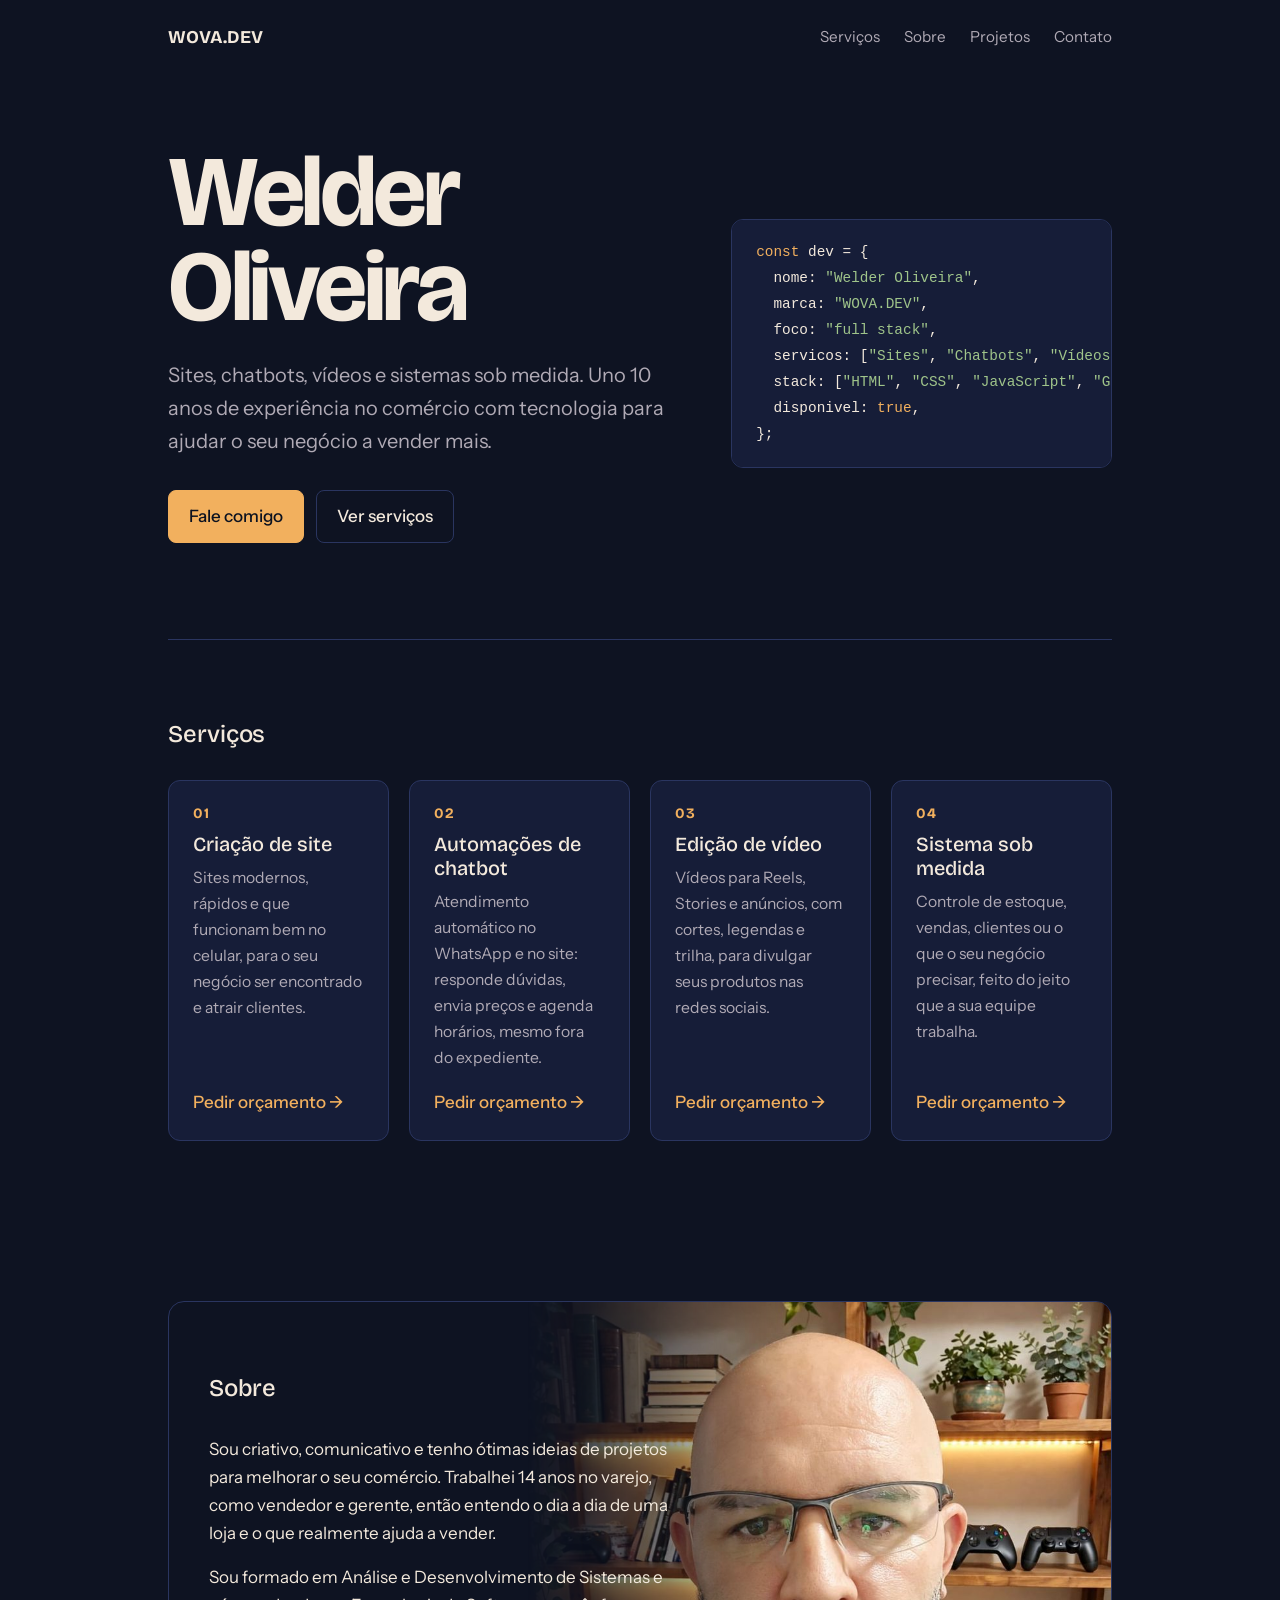
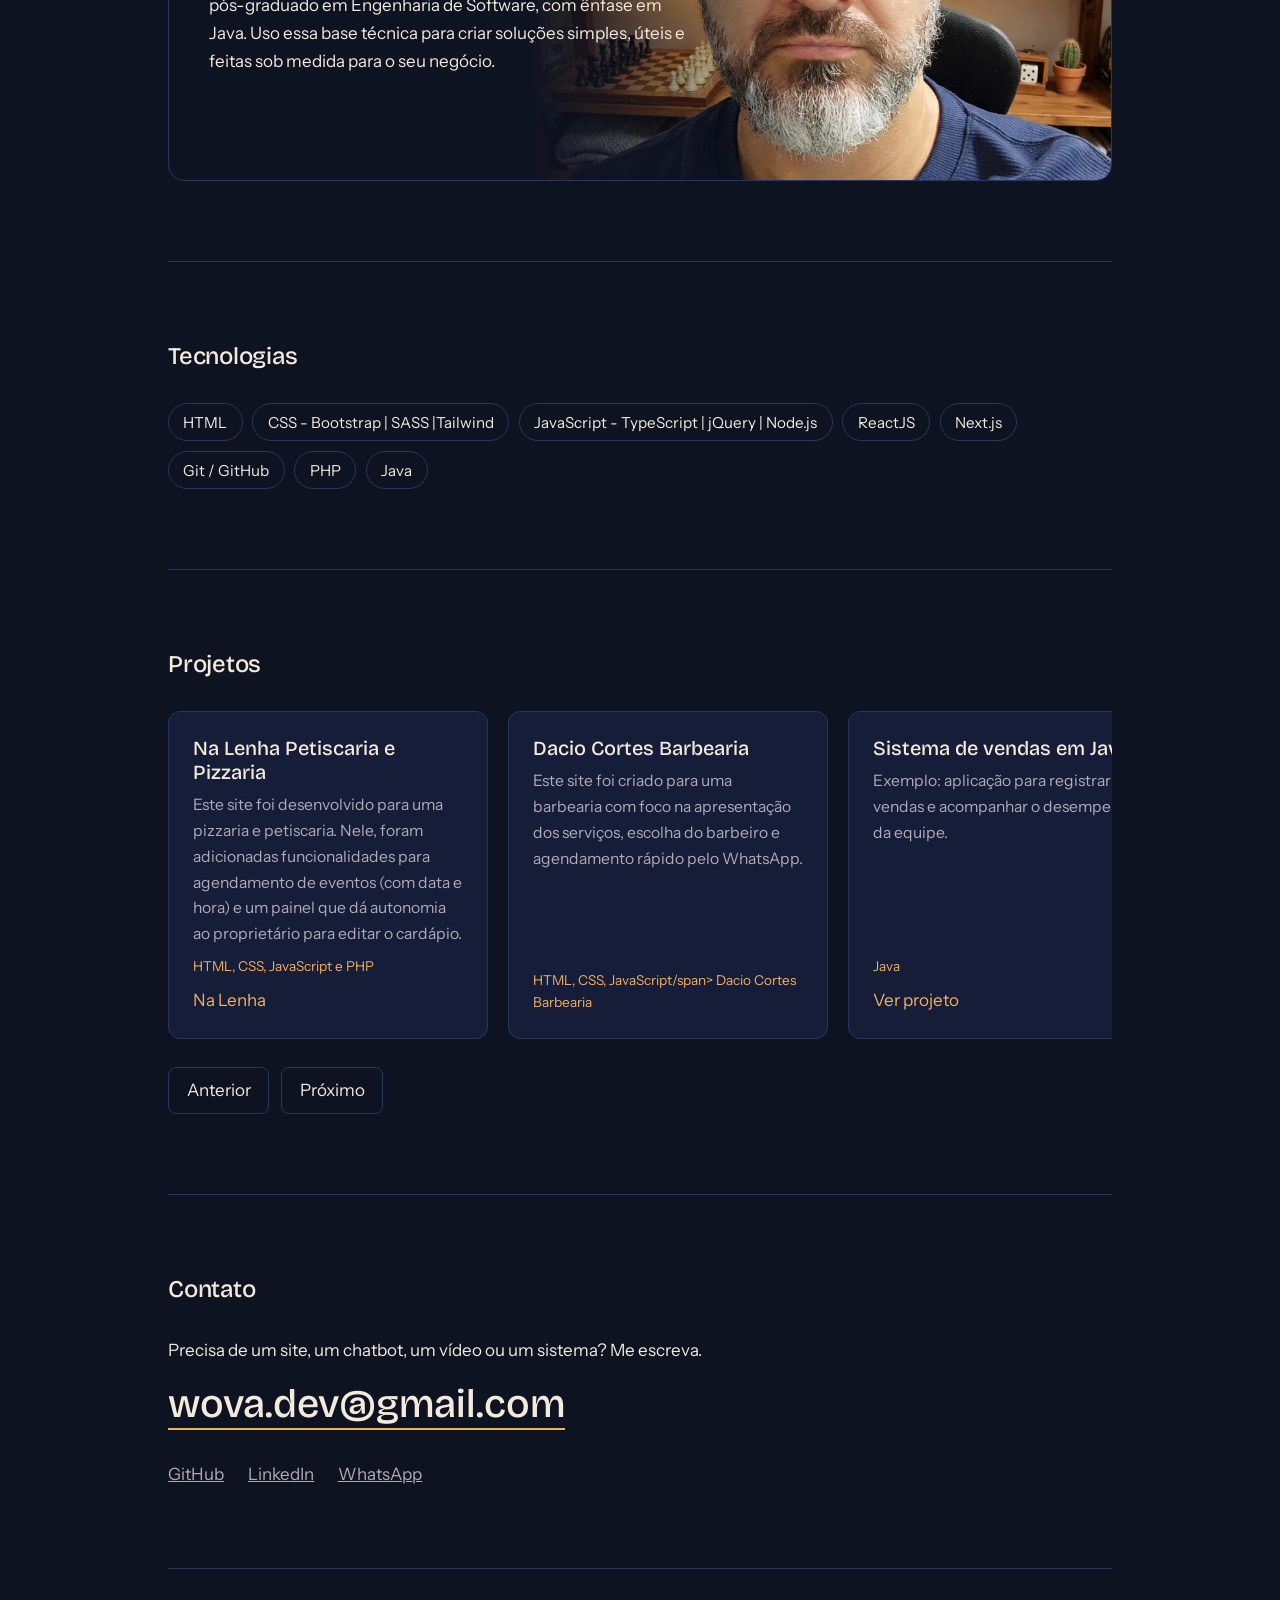
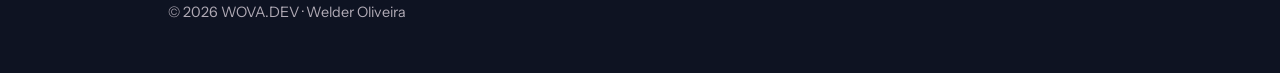
==== index.html @ 3242cad8 "Add projeto" ====
<!DOCTYPE html>
<html lang="pt-BR">
<head>
<meta charset="utf-8">
<meta name="viewport" content="width=device-width, initial-scale=1, viewport-fit=cover">
<!-- Título que aparece na aba do navegador e no Google -->
<title>WOVA.DEV | Welder Oliveira, desenvolvedor</title>

<!-- Fontes do Google (se quiser trocar, altere aqui e as variáveis --display e --body no CSS) -->
<link rel="preconnect" href="https://fonts.googleapis.com">
<link rel="preconnect" href="https://fonts.gstatic.com" crossorigin>
<link href="https://fonts.googleapis.com/css2?family=Bricolage+Grotesque:opsz,wght@12..96,500;12..96,700&family=Instrument+Sans:wght@400;500&display=swap" rel="stylesheet">

<!-- Todo o visual do site fica neste arquivo -->
<link rel="stylesheet" href="css/estilo.css">
</head>
<body>
<div class="wrap">

  <!-- ===== MENU DO TOPO ===== -->
  <nav>
    <a class="logo" href="#inicio">WOVA.DEV</a>
    <ul>
      <li><a href="#servicos">Serviços</a></li>
      <li><a href="#sobre">Sobre</a></li>
      <li><a href="#projetos">Projetos</a></li>
      <li><a href="#contato">Contato</a></li>
    </ul>
  </nav>

  <!-- ===== INÍCIO (apresentação) ===== -->
  <header class="hero" id="inicio">
    <div>
      <h1>Welder Oliveira</h1>
      <!-- Frase de apresentação: altere à vontade -->
      <p class="lead">Sites, chatbots, vídeos e sistemas sob medida. Uno 10 anos de experiência no comércio com tecnologia para ajudar o seu negócio a vender mais.</p>
      <div class="btns">
        <a class="btn main" href="#contato">Fale comigo</a>
        <a class="btn" href="#servicos">Ver serviços</a>
      </div>
    </div>
    <!-- Bloco de código decorativo. Cores: k = destaque, s = texto entre aspas -->
<pre class="code" aria-label="Resumo em código"><span class="k">const</span> dev = {
  nome: <span class="s">"Welder Oliveira"</span>,
  marca: <span class="s">"WOVA.DEV"</span>,
  foco: <span class="s">"full stack"</span>,
  servicos: [<span class="s">"Sites"</span>, <span class="s">"Chatbots"</span>, <span class="s">"Vídeos"</span>, <span class="s">"Sistemas"</span>],
  stack: [<span class="s">"HTML"</span>, <span class="s">"CSS"</span>, <span class="s">"JavaScript"</span>, <span class="s">"Git / GitHub"</span>,<span class="s">"Sass"</span>, <span class="s">"Bootstrap"</span>,<span class="s">"Tailwind CSS"</span>,<span class="s">"jQuery"</span>,<span class="s">"ReactJS"</span>,<span class="s">"TypeScript"</span>,<span class="s">"Next.js"</span>,<span class="s">"Node.js"</span>,<span class="s">"PHP"</span>,<span class="s">"JAVA"</span>,],
  disponivel: <span class="k">true</span>,
};</pre>
  </header>

  <!-- ===== SERVIÇOS =====
       Para adicionar um serviço, copie um bloco <li class="service"> inteiro.
       O botão "Pedir orçamento" abre o WhatsApp com uma mensagem pronta:
       altere o texto depois de ?text= (espaços viram %20). -->
  <section id="servicos">
    <h2>Serviços</h2>
    <ul class="services">

      <li class="service">
        <span class="num">01</span>
        <h3>Criação de site</h3>
        <p>Sites modernos, rápidos e que funcionam bem no celular, para o seu negócio ser encontrado e atrair clientes.</p>
        <a href="https://wa.me/5561999551535?text=Ol%C3%A1!%20Quero%20um%20or%C3%A7amento%20de%20cria%C3%A7%C3%A3o%20de%20site." target="_blank" rel="noopener">Pedir orçamento</a>
      </li>

      <li class="service">
        <span class="num">02</span>
        <h3>Automações de chatbot</h3>
        <p>Atendimento automático no WhatsApp e no site: responde dúvidas, envia preços e agenda horários, mesmo fora do expediente.</p>
        <a href="https://wa.me/5561999551535?text=Ol%C3%A1!%20Quero%20um%20or%C3%A7amento%20de%20automa%C3%A7%C3%A3o%20de%20chatbot." target="_blank" rel="noopener">Pedir orçamento</a>
      </li>

      <li class="service">
        <span class="num">03</span>
        <h3>Edição de vídeo</h3>
        <p>Vídeos para Reels, Stories e anúncios, com cortes, legendas e trilha, para divulgar seus produtos nas redes sociais.</p>
        <a href="https://wa.me/5561999551535?text=Ol%C3%A1!%20Quero%20um%20or%C3%A7amento%20de%20edi%C3%A7%C3%A3o%20de%20v%C3%ADdeo." target="_blank" rel="noopener">Pedir orçamento</a>
      </li>

      <li class="service">
        <span class="num">04</span>
        <h3>Sistema sob medida</h3>
        <p>Controle de estoque, vendas, clientes ou o que o seu negócio precisar, feito do jeito que a sua equipe trabalha.</p>
        <a href="https://wa.me/5561999551535?text=Ol%C3%A1!%20Quero%20um%20or%C3%A7amento%20de%20sistema%20sob%20medida." target="_blank" rel="noopener">Pedir orçamento</a>
      </li>

    </ul>
  </section>

  <!-- ===== SOBRE MIM (foto de fundo definida no CSS, em #sobre) ===== -->
  <section id="sobre">
    <h2>Sobre</h2>
    <p>Sou criativo, comunicativo e tenho ótimas ideias de projetos para melhorar o seu comércio. Trabalhei 14 anos no varejo, como vendedor e gerente, então entendo o dia a dia de uma loja e o que realmente ajuda a vender.</p>
    <p>Sou formado em Análise e Desenvolvimento de Sistemas e pós-graduado em Engenharia de Software, com ênfase em Java. Uso essa base técnica para criar soluções simples, úteis e feitas sob medida para o seu negócio.</p>
  </section>

  <!-- ===== TECNOLOGIAS (uma <li> por tecnologia) ===== -->
  <section id="tecnologias">
    <h2>Tecnologias</h2>
    <ul class="stack">
      <li>HTML</li>
      <li>CSS - Bootstrap | SASS |Tailwind</li>
      <li>JavaScript - TypeScript | jQuery | Node.js</li>
      <li>ReactJS</li>
      <li>Next.js</li>
      <li>Git / GitHub</li>
      <li>PHP</li>
      <li>Java</li>
    </ul>
  </section>

  <!-- ===== PROJETOS (carrossel) =====
       Para adicionar um projeto, copie um bloco <li class="card"> inteiro.
       Para trocar o link, altere o href do último <a> do card. -->
  <section id="projetos">
    <h2>Projetos</h2>
    <div class="carousel" role="region" aria-roledescription="carrossel" aria-label="Projetos">
      <ul class="track" id="track">

        <li class="card">
          <h3>Na Lenha Petiscaria e Pizzaria</h3>
          <p>Este site foi desenvolvido para uma pizzaria e petiscaria. Nele, foram adicionadas funcionalidades para agendamento de eventos (com data e hora) e um painel que dá autonomia ao proprietário para editar o cardápio.</p>
          <span class="tech">HTML, CSS, JavaScript e PHP</span>
          <a href="https://nalenhapizzariapetiscariae.vercel.app/#inicio">Na Lenha</a>
        </li>

        <li class="card">
          <h3>Dacio Cortes Barbearia</h3>
          <p>Este site foi criado para uma barbearia com foco na apresentação dos serviços, escolha do barbeiro e agendamento rápido pelo WhatsApp.</p>
          <span class="tech">HTML, CSS, JavaScript/span>
          <a href="https://daciocortesbarbearia.vercel.app/">Dacio Cortes Barbearia</a>
        </li>

        <li class="card">
          <h3>Sistema de vendas em Java</h3>
          <p>Exemplo: aplicação para registrar vendas e acompanhar o desempenho da equipe.</p>
          <span class="tech">Java</span>
          <a href="#">Ver projeto</a>
        </li>

        <li class="card">
          <h3>Seu próximo projeto</h3>
          <p>Tem uma ideia para o seu comércio? Vamos transformá-la em realidade.</p>
          <span class="tech">Sob medida</span>
          <a href="#contato">Conversar</a>
        </li>

      </ul>
      <!-- Botões do carrossel (a lógica está em js/carrossel.js) -->
      <div class="ctrl">
        <button type="button" id="prev" aria-label="Projeto anterior">Anterior</button>
        <button type="button" id="next" aria-label="Próximo projeto">Próximo</button>
      </div>
    </div>
  </section>

  <!-- ===== CONTATO ===== -->
  <section id="contato" class="contact">
    <h2>Contato</h2>
    <p>Precisa de um site, um chatbot, um vídeo ou um sistema? Me escreva.</p>
    <a class="mail" href="mailto:wova.dev@gmail.com">wova.dev@gmail.com</a>
    <div class="links">
      <a href="https://github.com/welderova" target="_blank" rel="noopener">GitHub</a>
      <a href="https://www.linkedin.com/in/welderova/" target="_blank" rel="noopener">LinkedIn</a>
      <!-- WhatsApp: 55 (Brasil) + DDD + número, sem espaços nem traços -->
      <a href="https://wa.me/5561999551535" target="_blank" rel="noopener">WhatsApp</a>
    </div>
  </section>

  <!-- ===== RODAPÉ ===== -->
  <footer>© 2026 WOVA.DEV · Welder Oliveira</footer>
</div>

<!-- Lógica do carrossel de projetos -->
<script src="js/carrossel.js"></script>
</body>
</html>
---- css/estilo.css ----
/* ==========================================================
   WOVA.DEV | Estilos do site
   Índice: 1 Cores e fontes | 2 Base | 3 Menu | 4 Início
           4b Serviços | 5 Sobre | 6 Tecnologias | 7 Projetos
           8 Contato | 9 Celular
   ========================================================== */

/* ---------- 1. CORES E FONTES ----------
   Paleta inspirada na foto: azul-marinho da camiseta,
   âmbar da luz da estante, creme da parede e verde das plantas.
   Para mudar o visual do site inteiro, basta alterar estas variáveis. */
:root{
  color-scheme:dark;
  --bg:#0e1322;        /* fundo da página */
  --surface:#161d38;   /* fundo de cards e bloco de código */
  --line:#2a3560;      /* linhas e bordas */
  --text:#f3e9dc;      /* texto principal */
  --muted:#b0aab5;     /* texto secundário */
  --accent:#f2b05e;    /* cor de destaque (botões e links) */
  --display:"Bricolage Grotesque","Segoe UI",system-ui,sans-serif; /* títulos */
  --body:"Instrument Sans","Segoe UI",system-ui,sans-serif;        /* textos */
  box-sizing:border-box;
  /* Evita que o conteúdo fique embaixo da barra do celular */
  padding-top:env(safe-area-inset-top,0px);
  padding-bottom:env(safe-area-inset-bottom,0px);
}

/* ---------- 2. BASE ---------- */
html{scroll-padding-top:env(safe-area-inset-top,0px);scroll-behavior:smooth}
*,*::before,*::after{box-sizing:inherit}
body{margin:0;background:var(--bg);color:var(--text);font:400 1.0625rem/1.65 var(--body)}
a{color:inherit}
:focus-visible{outline:2px solid var(--accent);outline-offset:3px} /* destaque ao navegar pelo teclado */
.wrap{max-width:62rem;margin:0 auto;padding:0 1.5rem}            /* largura máxima do conteúdo */
section{padding:5rem 0;border-top:1px solid var(--line)}          /* espaçamento entre seções */
h2{font:500 1.5rem/1.2 var(--display);margin:0 0 2rem;letter-spacing:-.01em}
p{max-width:60ch;margin:0 0 1rem}

/* ---------- 3. MENU DO TOPO ---------- */
nav{display:flex;justify-content:space-between;align-items:center;padding:1.5rem 0}
nav .logo{font:700 1.125rem var(--display);text-decoration:none}
nav ul{display:flex;gap:1.5rem;list-style:none;margin:0;padding:0;font-size:.95rem;color:var(--muted)}
nav a{text-decoration:none}
nav ul a:hover{color:var(--text)}

/* ---------- 4. INÍCIO ---------- */
.hero{display:grid;grid-template-columns:1.15fr .85fr;gap:3rem;align-items:center;padding:4.5rem 0 6rem}
h1{font:700 clamp(3rem,9vw,6.25rem)/.95 var(--display);letter-spacing:-.035em;margin:0 0 1.5rem}
.lead{font-size:1.25rem;color:var(--muted);margin-bottom:2rem}
.btns{display:flex;gap:.75rem;flex-wrap:wrap}
.btn{display:inline-block;padding:.7rem 1.25rem;border-radius:.5rem;text-decoration:none;font-weight:500;border:1px solid var(--line)}
.btn.main{background:var(--accent);border-color:var(--accent);color:#0c1220} /* botão principal */
.btn:hover{border-color:var(--accent)}

/* Bloco de código decorativo */
.code{background:var(--surface);border:1px solid var(--line);border-radius:.75rem;padding:1.25rem 1.5rem;font:.9rem/1.8 ui-monospace,SFMono-Regular,Menlo,Consolas,monospace;overflow-x:auto;white-space:pre}
.code .k{color:var(--accent)}   /* palavras-chave */
.code .s{color:#9fc48a}         /* textos entre aspas */
.code .c{color:var(--muted)}    /* comentários */

/* Animação de entrada (desligada para quem prefere menos movimento) */
@media (prefers-reduced-motion:no-preference){
  .code{animation:rise .8s ease-out both}
  @keyframes rise{from{opacity:0;transform:translateY(14px)}to{opacity:1;transform:none}}
}

/* ---------- 4b. SERVIÇOS ----------
   Os cards se ajustam sozinhos: 4 lado a lado em tela grande,
   2 em tablet e 1 no celular. */
.services{
  display:grid;
  grid-template-columns:repeat(auto-fit,minmax(13.5rem,1fr));
  gap:1.25rem;list-style:none;margin:0;padding:0
}
.service{
  background:var(--surface);
  border:1px solid var(--line);
  border-radius:.75rem;
  padding:1.5rem;
  display:flex;flex-direction:column;gap:.6rem;
  transition:border-color .2s,transform .2s
}
.service:hover{border-color:var(--accent);transform:translateY(-3px)}
.service .num{font:700 .9rem var(--display);color:var(--accent);letter-spacing:.05em} /* número 01, 02... */
.service h3{font:500 1.25rem/1.2 var(--display);margin:0}
.service p{color:var(--muted);font-size:.98rem;margin:0 0 .5rem}
.service a{margin-top:auto;color:var(--accent);text-decoration:none;font-weight:500}
.service a::after{content:" →"}
.service a:hover{text-decoration:underline}
@media (prefers-reduced-motion:reduce){.service:hover{transform:none}}

/* ---------- 5. SOBRE (com a foto ao fundo) ----------
   A foto fica em ../img/foto-welder.jpg. Para trocar, substitua o arquivo
   mantendo o mesmo nome, ou altere o caminho no url(...) abaixo. */
#sobre{
  position:relative;
  isolation:isolate;
  overflow:hidden;
  min-height:30rem;margin:5rem 0;
  padding:4.5rem 2.5rem;
  border:1px solid var(--line);
  border-radius:1rem
}
#sobre::before{
  content:"";position:absolute;
  inset:0 0 0 38%;                 /* a foto ocupa o lado direito (começa em 38%) */
  z-index:-1;
  background:url("../img/foto-welder.jpg") center top/cover no-repeat;
  /* Esmaece a foto à esquerda para o texto ficar legível */
  -webkit-mask-image:linear-gradient(90deg,transparent,#000 45%);
  mask-image:linear-gradient(90deg,transparent,#000 45%);
}
#sobre p{max-width:30rem}          /* largura do texto, para não cobrir o rosto */

/* ---------- 6. TECNOLOGIAS ---------- */
.stack{
  display:flex;
  flex-wrap:wrap;
  gap:.6rem;list-style:none;
  margin:0;padding:0
}
.stack li{
  padding:.35rem .9rem;
  border:1px solid var(--line);
  border-radius:2rem;font-size:.95rem
}

/* ---------- 7. PROJETOS (carrossel) ---------- */
.carousel{position:relative}
.track{display:flex;gap:1.25rem;list-style:none;margin:0;padding:0 0 .5rem;overflow-x:auto;scroll-snap-type:x mandatory;scrollbar-width:none}
.track::-webkit-scrollbar{display:none}
.card{flex:0 0 min(20rem,82%);scroll-snap-align:start;background:var(--surface);border:1px solid var(--line);border-radius:.75rem;padding:1.5rem;display:flex;flex-direction:column;gap:.5rem;min-height:15rem} /* largura do card: 20rem */
.card h3{font:500 1.25rem var(--display);margin:0}
.card p{color:var(--muted);font-size:.98rem;margin:0}
.card .tech{color:var(--accent);font-size:.85rem;margin-top:auto}   /* tecnologias usadas */
.card a{color:var(--accent);text-decoration:none}
.card a:hover{text-decoration:underline}
.ctrl{display:flex;gap:.75rem;margin-top:1.25rem}
.ctrl button{font:inherit;color:var(--text);background:none;border:1px solid var(--line);border-radius:.5rem;padding:.55rem 1.1rem;cursor:pointer}
.ctrl button:hover{border-color:var(--accent)}

/* ---------- 8. CONTATO E RODAPÉ ---------- */
.contact a.mail{font:500 clamp(1.5rem,5vw,2.5rem)/1.2 var(--display);text-decoration:none;border-bottom:2px solid var(--accent)}
.links{display:flex;gap:1.5rem;margin-top:2rem;color:var(--muted)}
.links a:hover{color:var(--text)}
footer{padding:2rem 0 3rem;color:var(--muted);font-size:.9rem;border-top:1px solid var(--line)}

/* ---------- 9. CELULAR E TELAS PEQUENAS ---------- */
@media (max-width:48rem){
  .hero{grid-template-columns:1fr;padding:2.5rem 0 4rem}   /* início em uma coluna */
  nav ul{gap:1rem}
  #sobre{padding:3rem 1.5rem}
  #sobre::before{inset:0;opacity:.22;-webkit-mask-image:none;mask-image:none} /* foto suave atrás do texto */
  #sobre p{max-width:none}
}
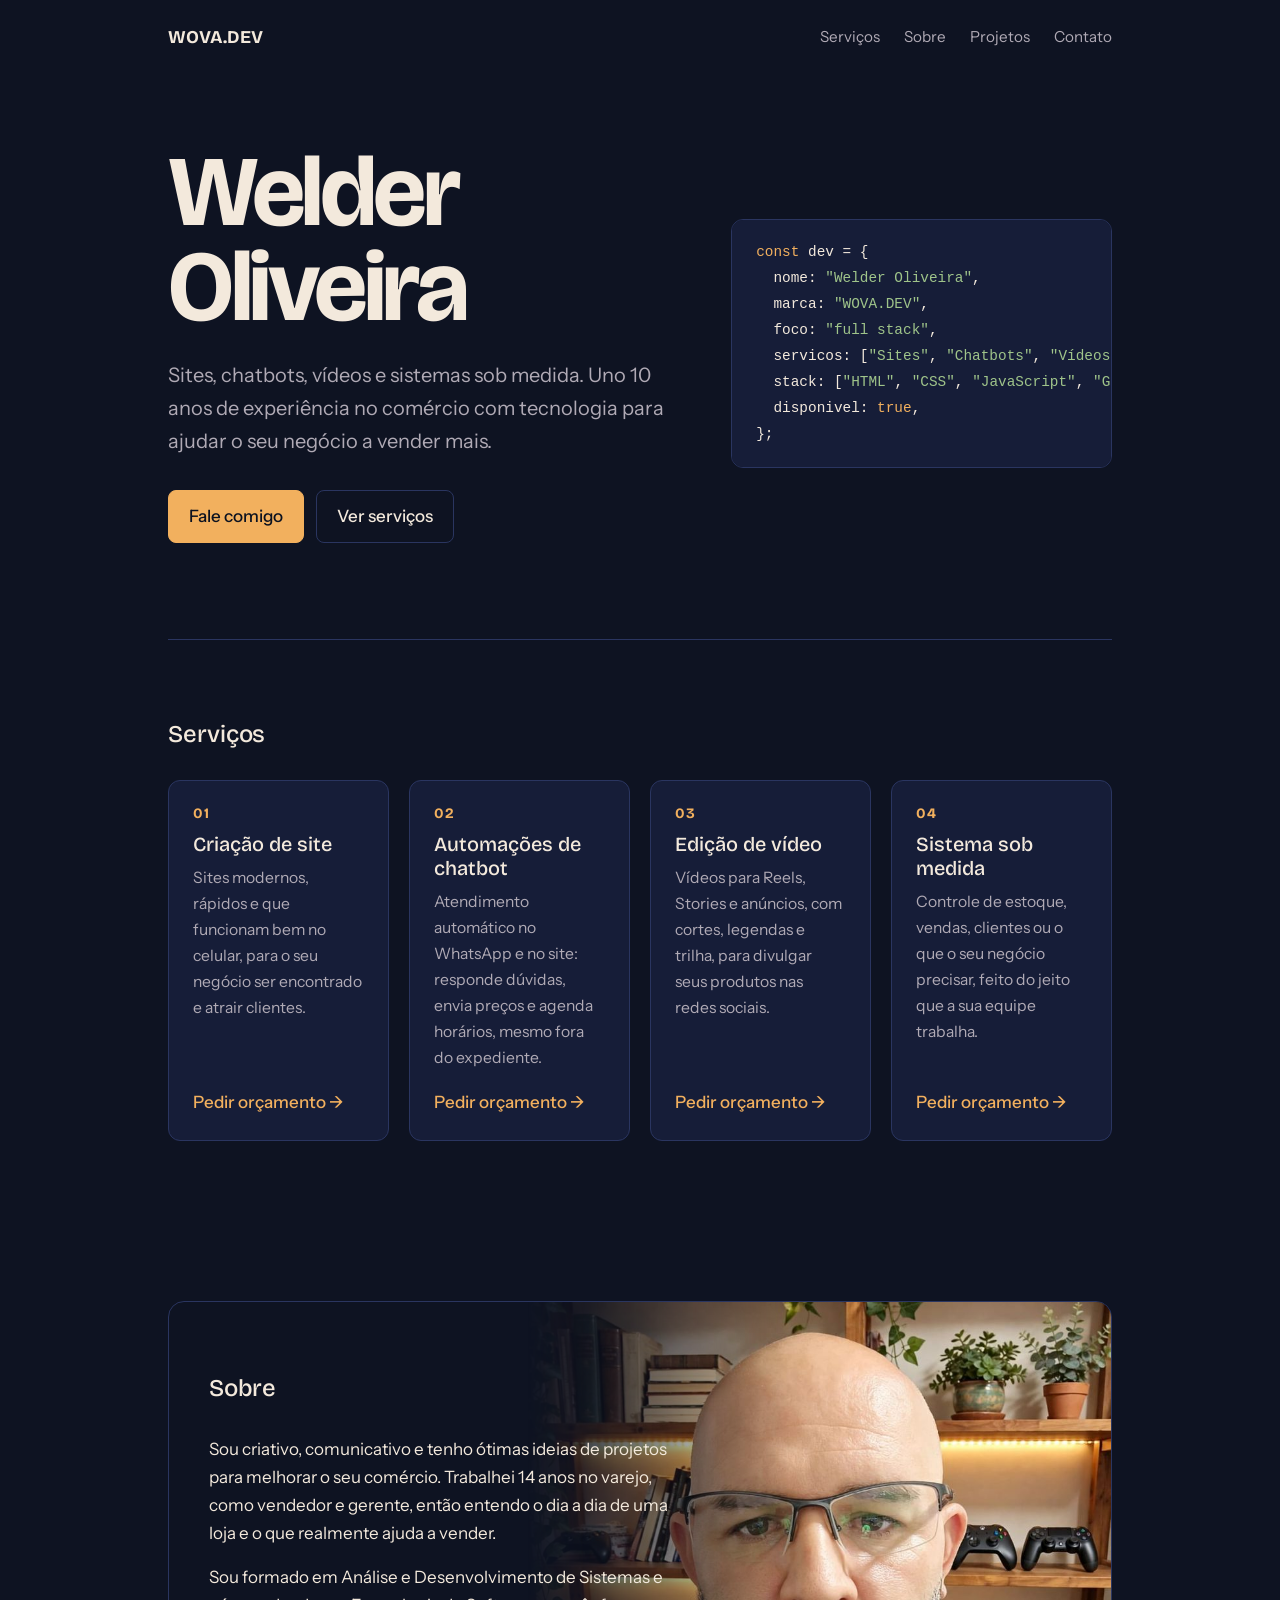
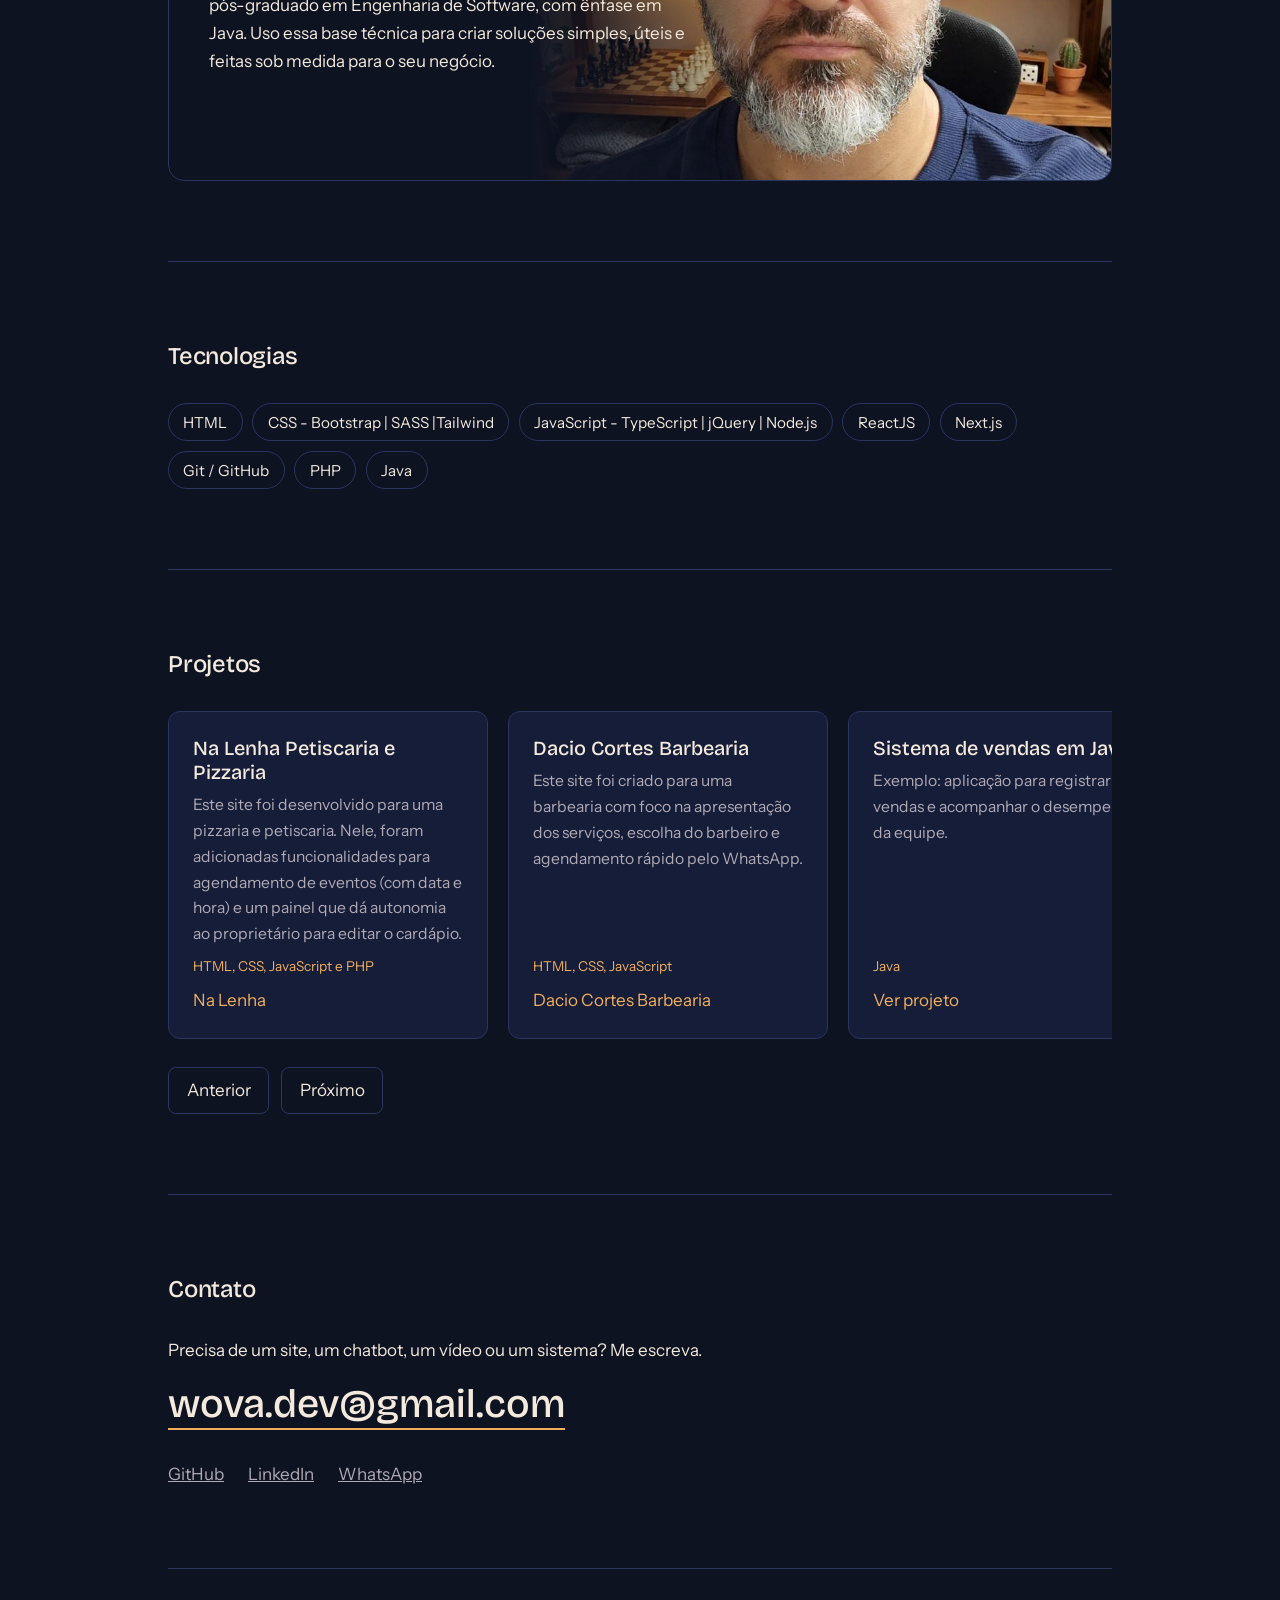
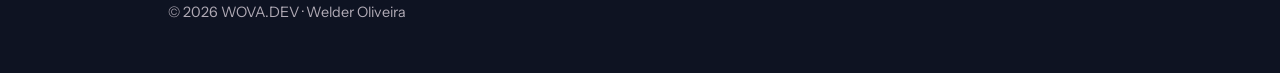
==== commit 3b89340a: "correção de código" ====
--- a/index.html
+++ b/index.html
@@ -129,7 +129,7 @@
         <li class="card">
           <h3>Dacio Cortes Barbearia</h3>
           <p>Este site foi criado para uma barbearia com foco na apresentação dos serviços, escolha do barbeiro e agendamento rápido pelo WhatsApp.</p>
-          <span class="tech">HTML, CSS, JavaScript/span>
+          <span class="tech">HTML, CSS, JavaScript</span>
           <a href="https://daciocortesbarbearia.vercel.app/">Dacio Cortes Barbearia</a>
         </li>
 
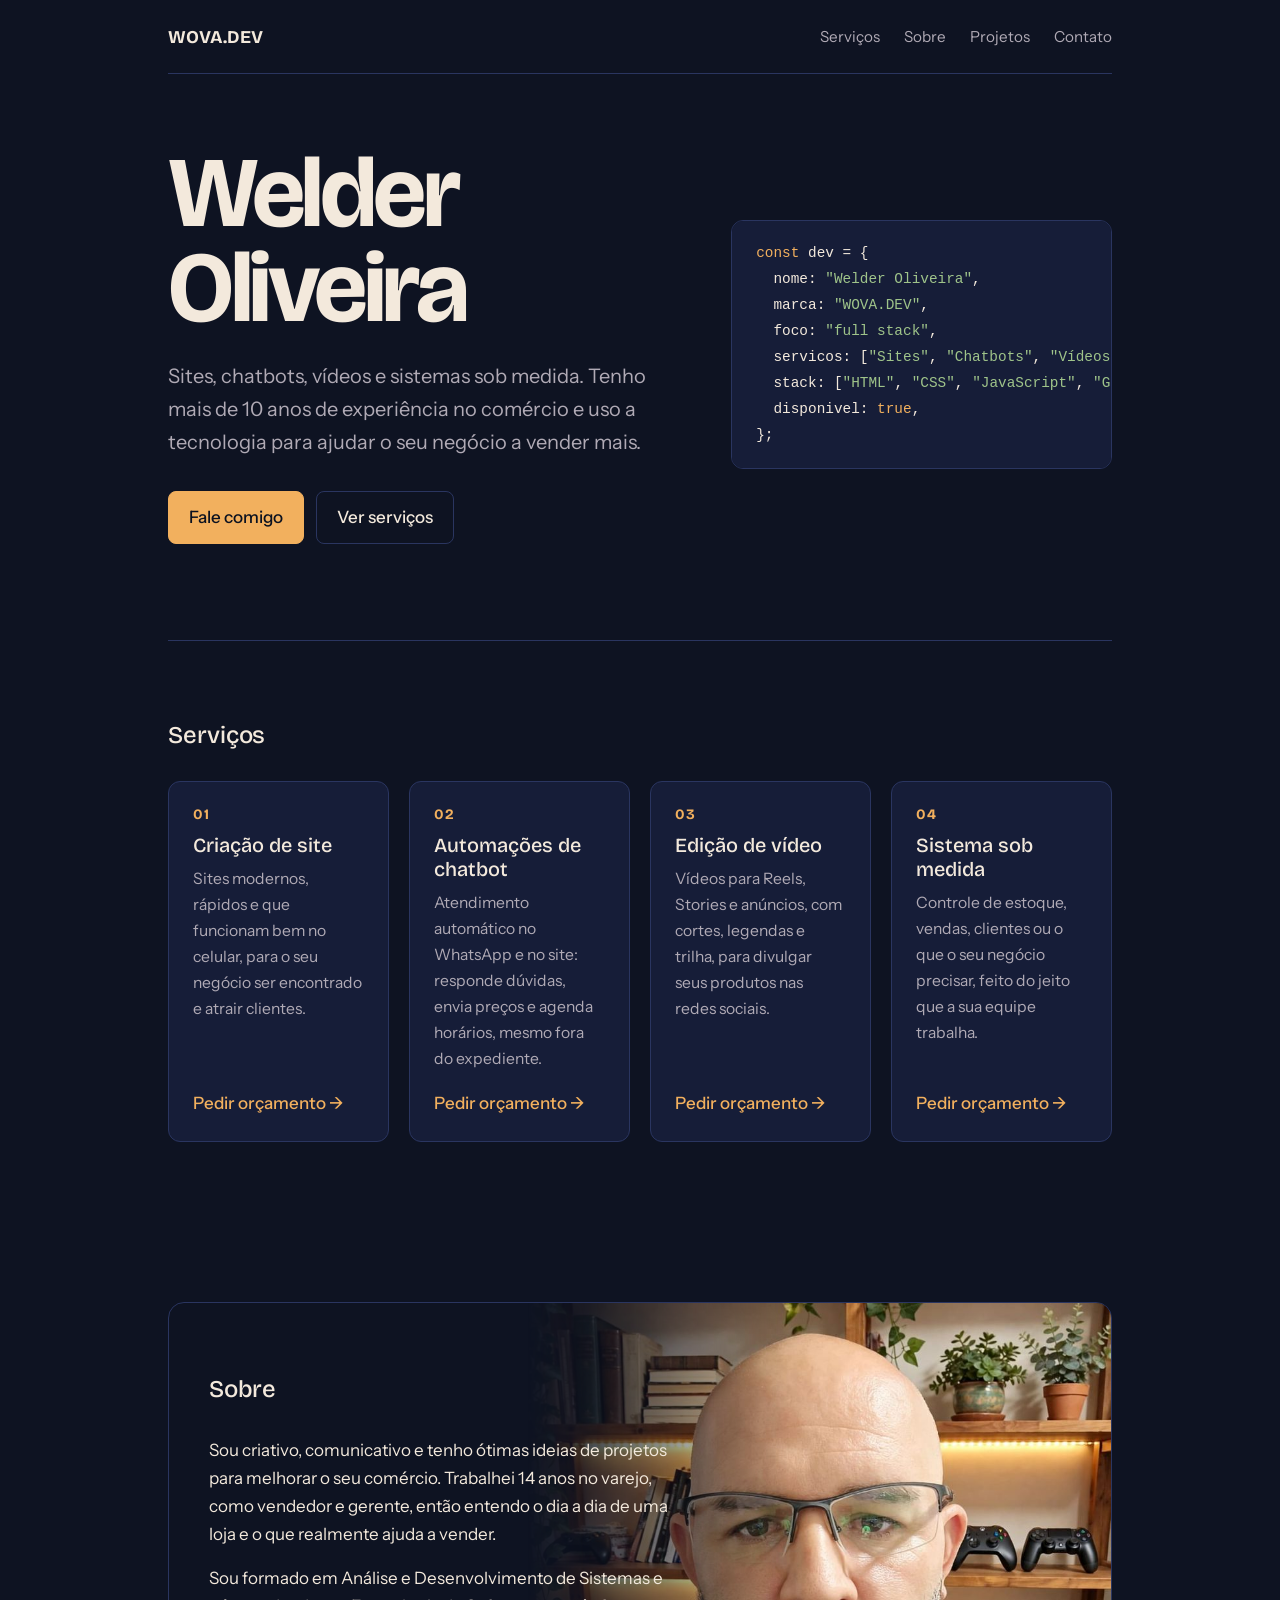
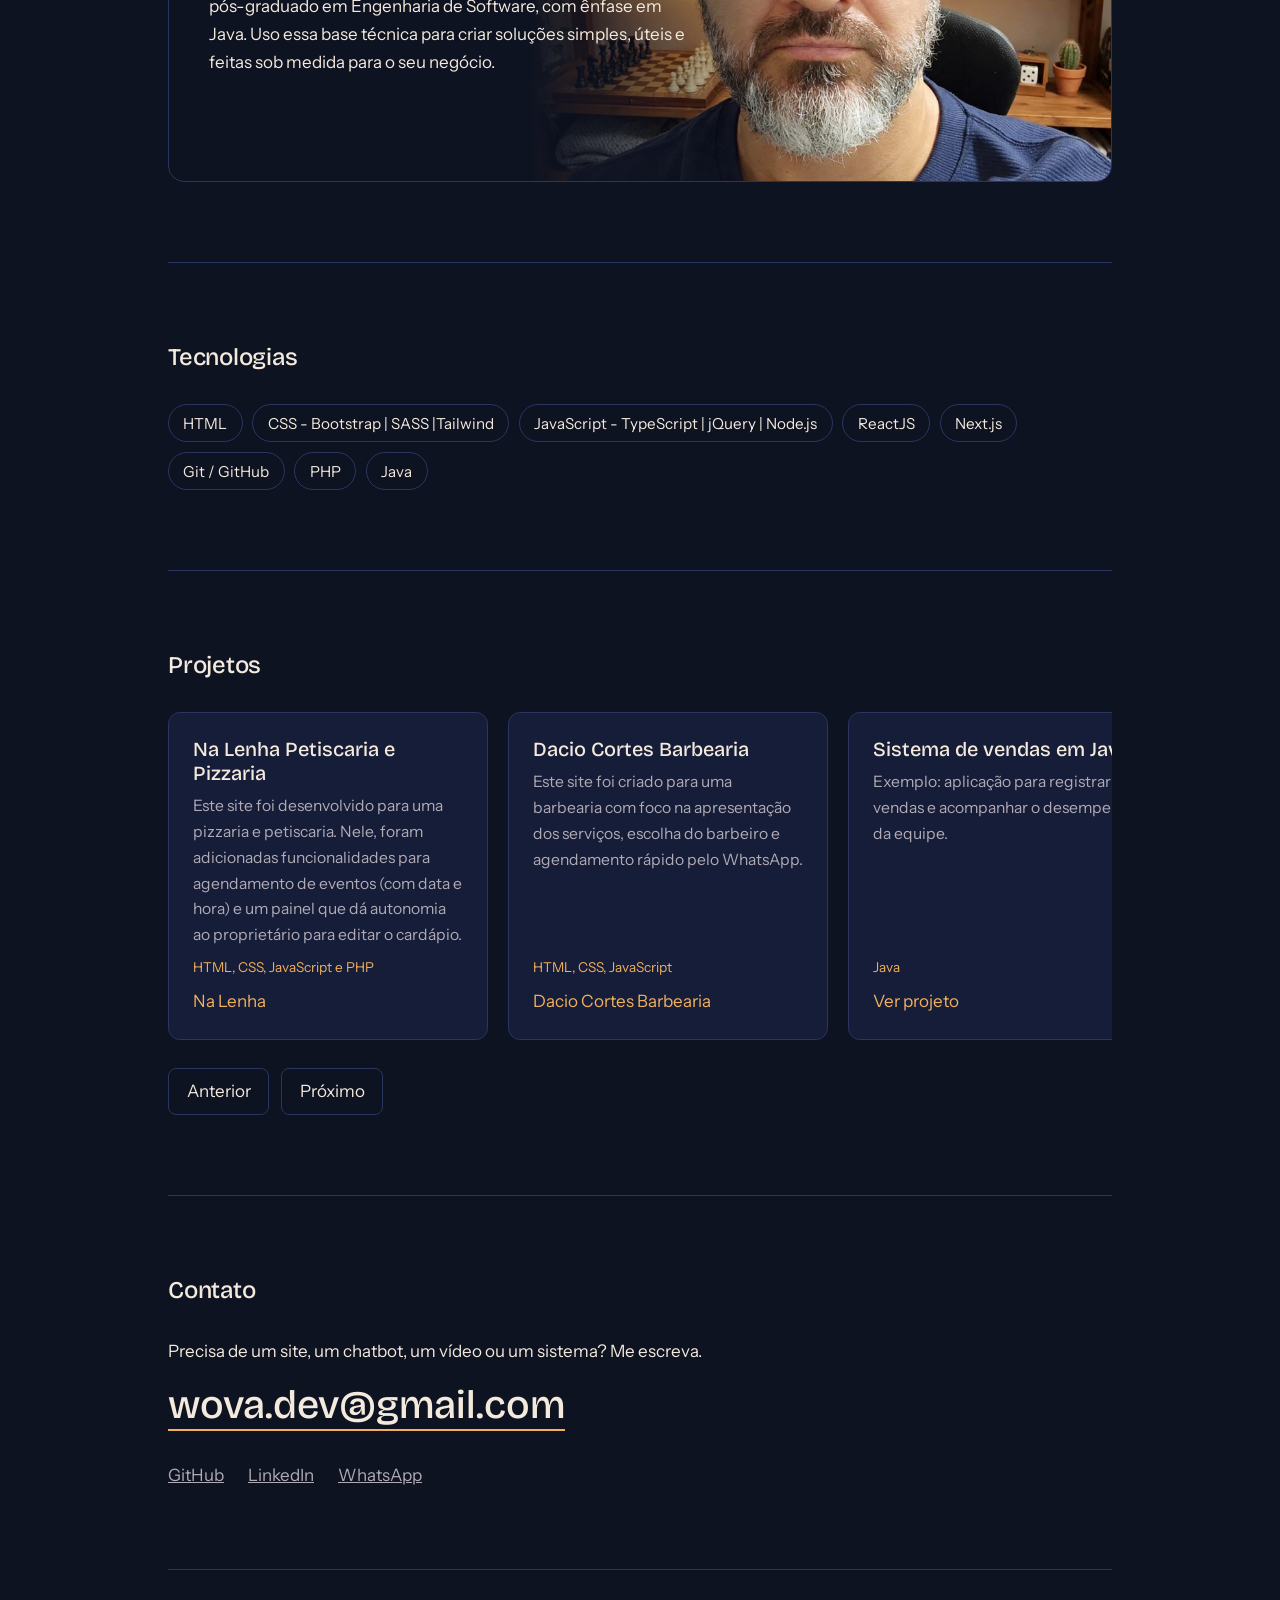
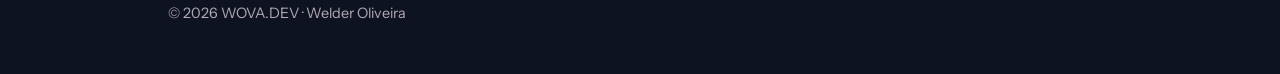
==== commit e3740b85: "correção colocando o menu fixo e corrigindo uns erro no texto de apresentação" ====
--- a/index.html
+++ b/index.html
@@ -33,7 +33,7 @@
     <div>
       <h1>Welder Oliveira</h1>
       <!-- Frase de apresentação: altere à vontade -->
-      <p class="lead">Sites, chatbots, vídeos e sistemas sob medida. Uno 10 anos de experiência no comércio com tecnologia para ajudar o seu negócio a vender mais.</p>
+      <p class="lead">Sites, chatbots, vídeos e sistemas sob medida. Tenho mais de 10 anos de experiência no comércio e uso a tecnologia para ajudar o seu negócio a vender mais.</p>
       <div class="btns">
         <a class="btn main" href="#contato">Fale comigo</a>
         <a class="btn" href="#servicos">Ver serviços</a>
--- a/css/estilo.css
+++ b/css/estilo.css
@@ -37,7 +37,18 @@
 p{max-width:60ch;margin:0 0 1rem}
 
 /* ---------- 3. MENU DO TOPO ---------- */
-nav{display:flex;justify-content:space-between;align-items:center;padding:1.5rem 0}
+nav{
+  position:sticky;
+  top:env(safe-area-inset-top,0px);
+  z-index:100;
+  display:flex;
+  justify-content:space-between;
+  align-items:center;
+  min-height:4.5rem;
+  padding:1.5rem 0;
+  background:var(--bg);
+  border-bottom:1px solid var(--line)
+}
 nav .logo{font:700 1.125rem var(--display);text-decoration:none}
 nav ul{display:flex;gap:1.5rem;list-style:none;margin:0;padding:0;font-size:.95rem;color:var(--muted)}
 nav a{text-decoration:none}
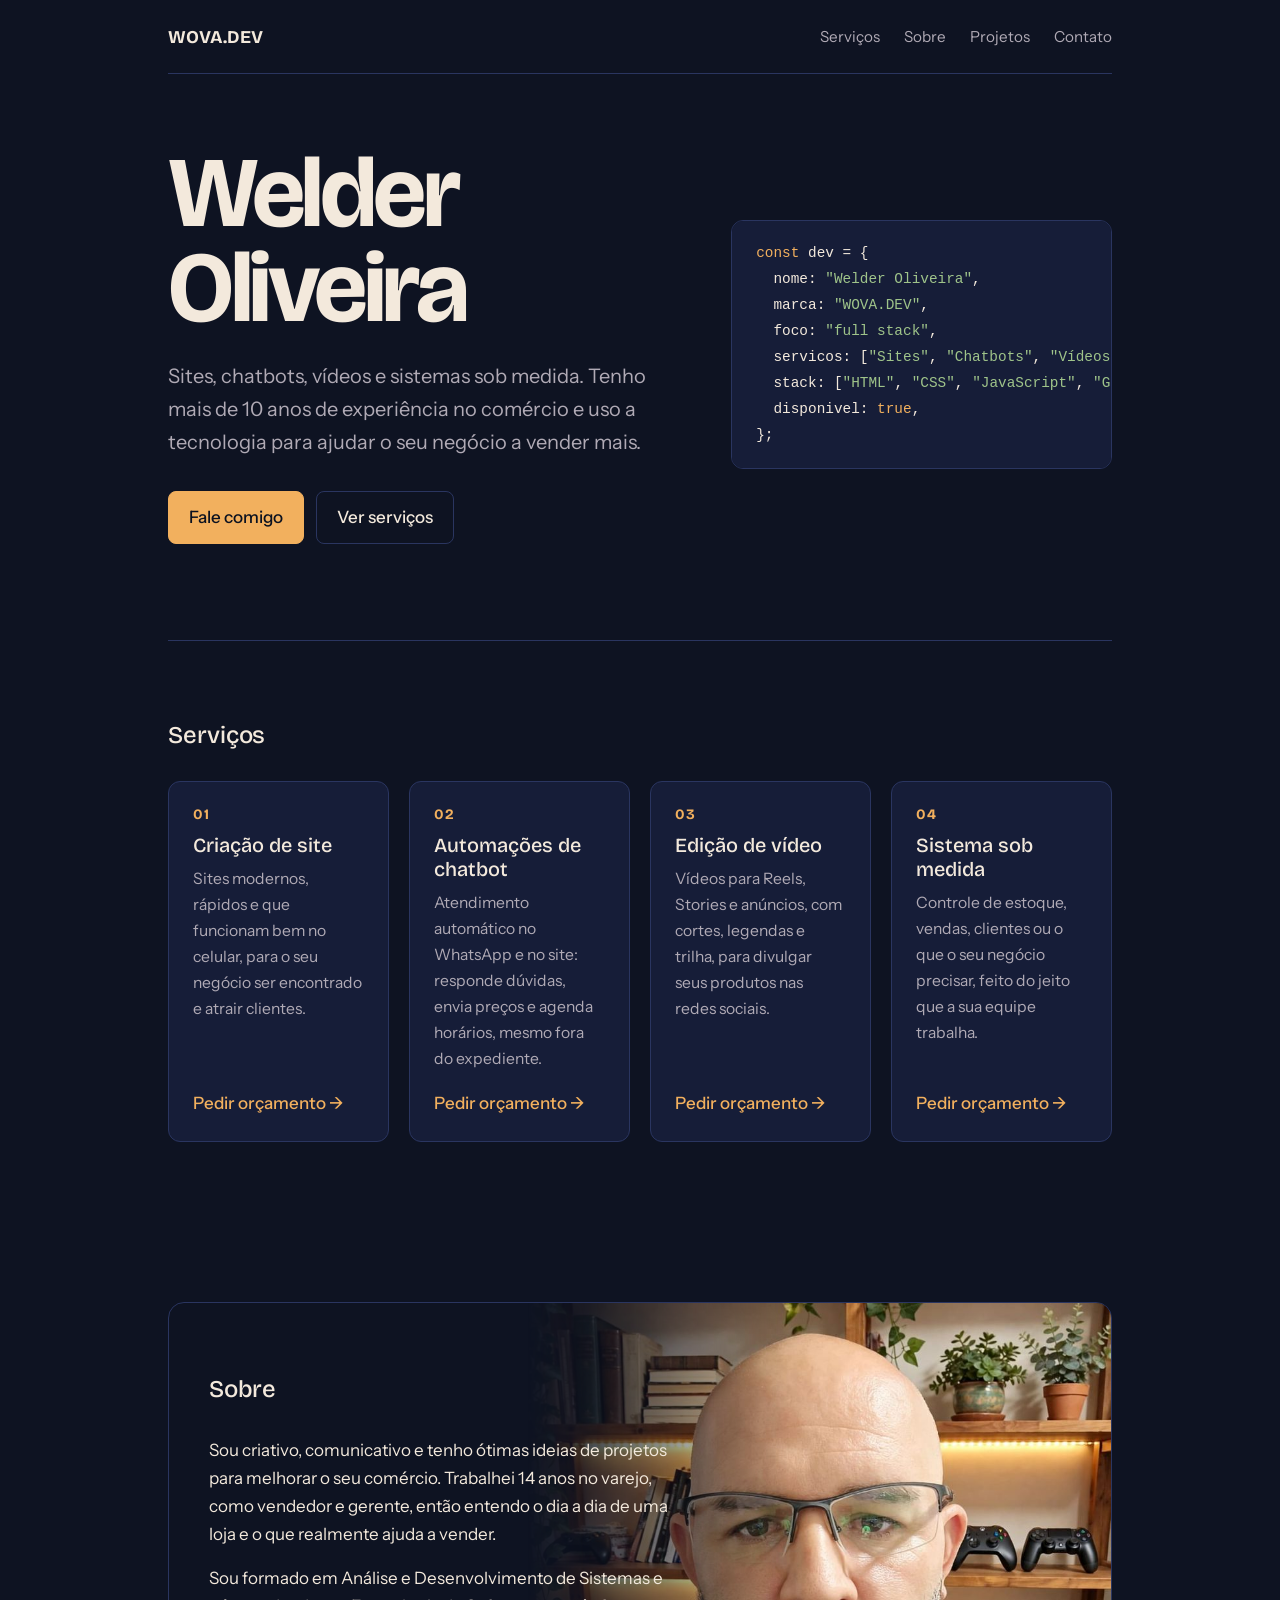
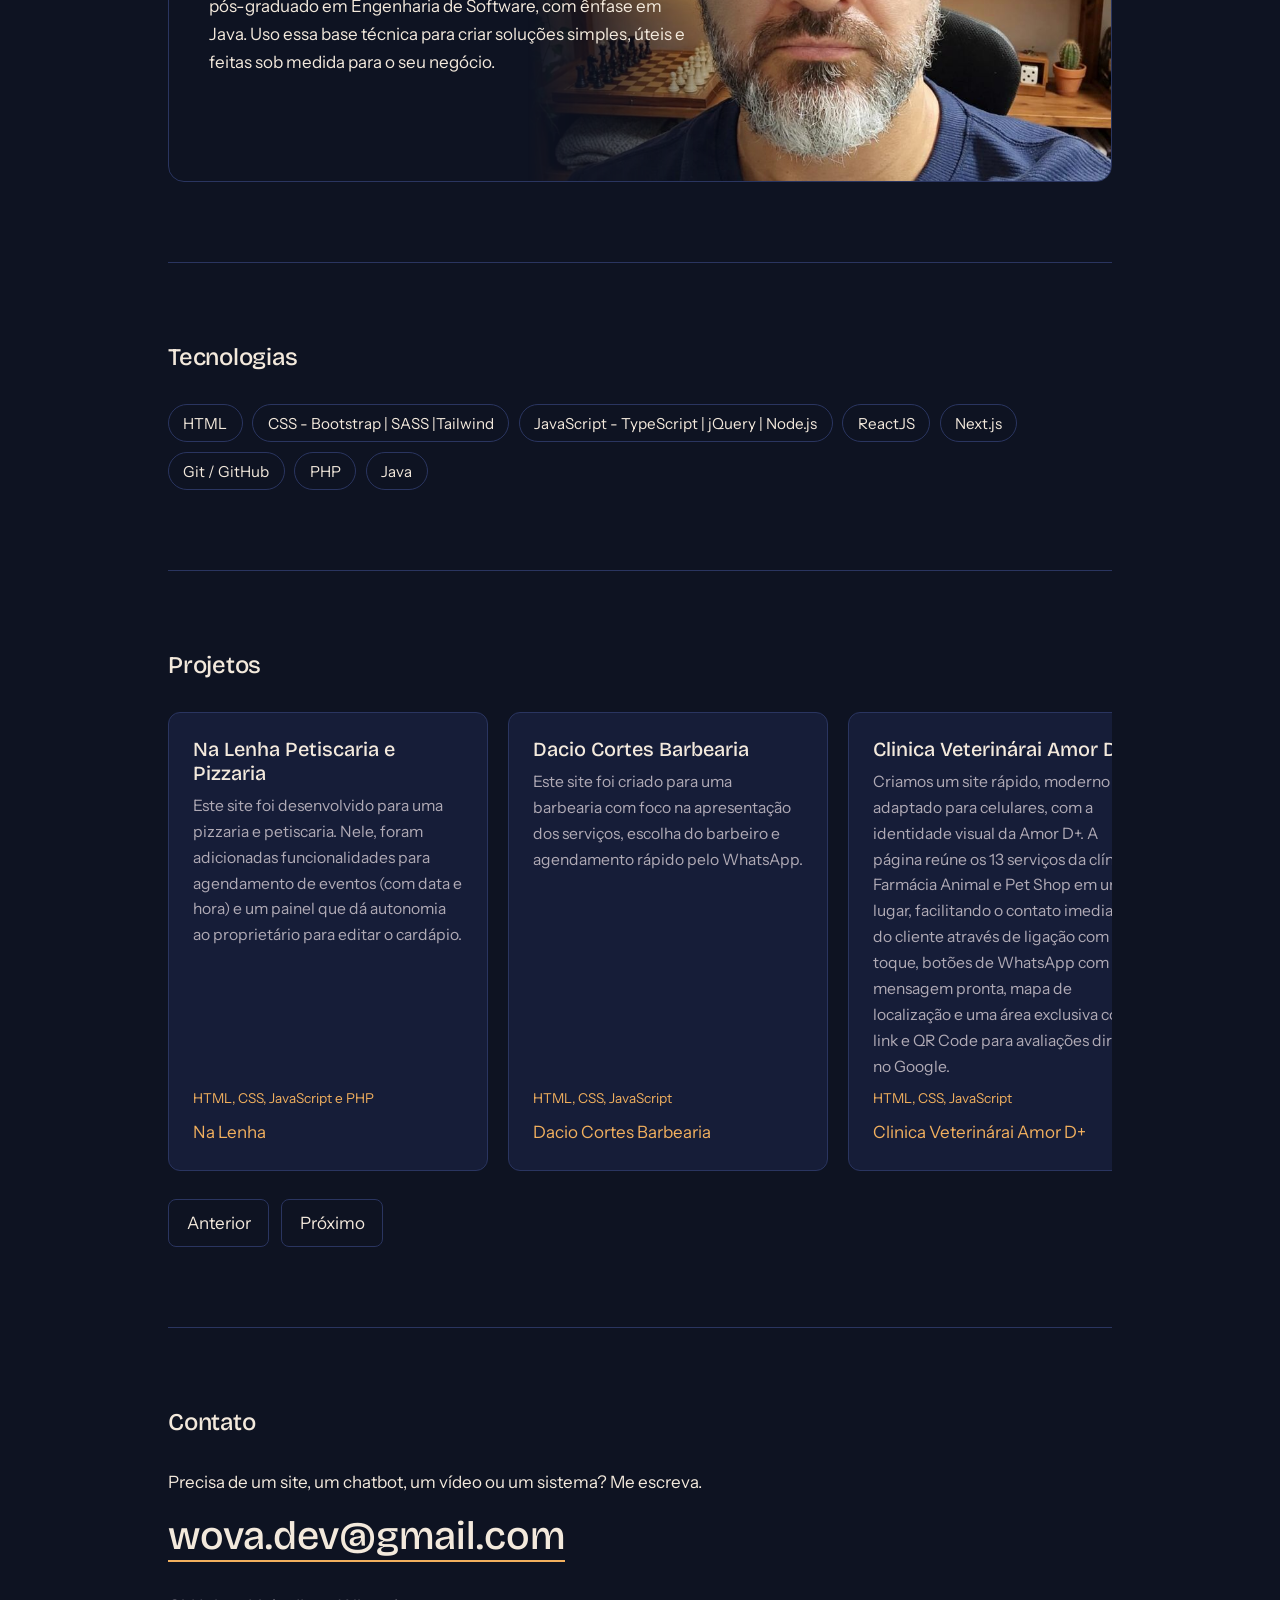
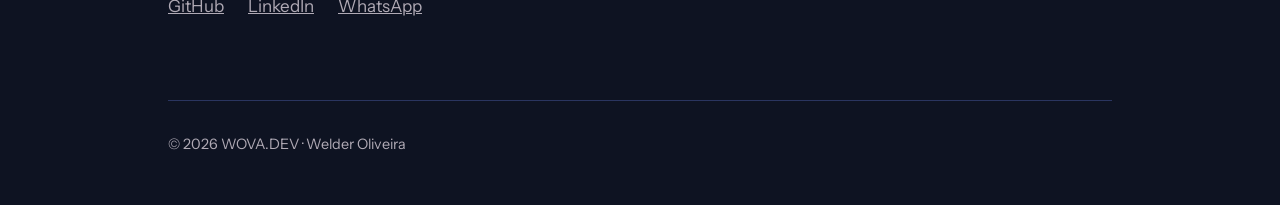
==== commit 88dd7988: "Update index.html" ====
--- a/index.html
+++ b/index.html
@@ -134,6 +134,13 @@
         </li>
 
         <li class="card">
+          <h3>Clinica Veterinárai Amor D+</h3>
+          <p>Criamos um site rápido, moderno e adaptado para celulares, com a identidade visual da Amor D+. A página reúne os 13 serviços da clínica, Farmácia Animal e Pet Shop em um só lugar, facilitando o contato imediato do cliente através de ligação com um toque, botões de WhatsApp com mensagem pronta, mapa de localização e uma área exclusiva com link e QR Code para avaliações diretas no Google.</p>
+          <span class="tech">HTML, CSS, JavaScript</span>
+          <a href="https://clinicaveterinariaamordmais.vercel.app/">Clinica Veterinárai Amor D+</a>
+        </li>
+
+        <li class="card">
           <h3>Sistema de vendas em Java</h3>
           <p>Exemplo: aplicação para registrar vendas e acompanhar o desempenho da equipe.</p>
           <span class="tech">Java</span>
